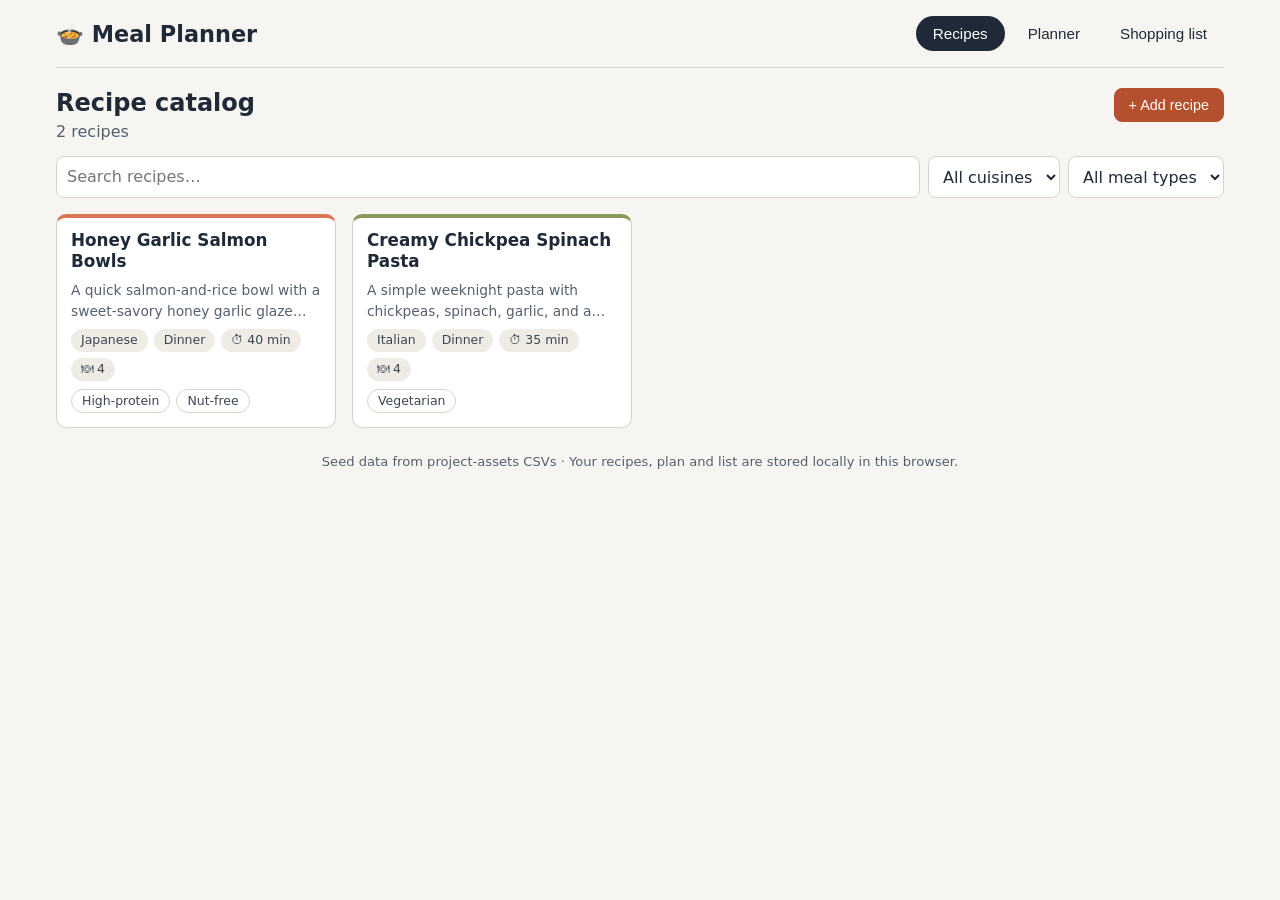
==== v3/index.html @ e0cd9f8b "Publish v3" ====
<!doctype html>
<html lang="en">
  <head><meta charset="UTF-8"><meta name="viewport" content="width=device-width, initial-scale=1.0"><title>Meal Planner</title>  <script type="module" crossorigin src="./assets/index-Nw8REppY.js"></script>
  <link rel="stylesheet" crossorigin href="./assets/index-BjAttQoU.css">
</head>
  <body><div id="root"></div></body>
</html>
---- v3/assets/index-BjAttQoU.css ----
*{box-sizing:border-box}:root{--bg: #f6f5f2;--surface: #ffffff;--text: #1f2937;--muted: #55606e;--border: #d7d3cb;--primary: #b5502f;--primary-text: #ffffff;--accent: #d97757;--danger: #a33227;--radius: 10px}body{margin:0;font-family:system-ui,-apple-system,Segoe UI,sans-serif;background:var(--bg);color:var(--text);line-height:1.5}img{max-width:100%;height:auto}h1,h2,h3{line-height:1.25}a{color:#94401f}.app{max-width:1200px;margin:0 auto;padding:0 16px 64px}.app-header{display:flex;align-items:center;justify-content:space-between;flex-wrap:wrap;gap:12px;padding:16px 0;border-bottom:1px solid var(--border);position:sticky;top:0;background:var(--bg);z-index:20}.app-header h1{margin:0;font-size:1.4rem}.tabs{display:flex;gap:6px}.tab{border:1px solid transparent;background:none;padding:8px 16px;border-radius:999px;font-size:.95rem;cursor:pointer;color:var(--text)}.tab:hover{background:#ece9e3}.tab.active{background:var(--text);color:#fff}.app-main{padding-top:20px}.app-footer{text-align:center;padding:24px 0 8px}.muted{color:var(--muted)}.small{font-size:.82rem}.empty-note{padding:24px 0}.btn{border:1px solid var(--border);background:var(--surface);color:var(--text);padding:8px 14px;border-radius:8px;font-size:.9rem;cursor:pointer}.btn:hover{border-color:#a9a49a;background:#faf9f7}.btn.primary{background:var(--primary);border-color:var(--primary);color:var(--primary-text)}.btn.primary:hover{background:#9c4326}.btn.ghost{background:none;border-color:transparent}.btn.icon{padding:3px 8px;line-height:1.2}.btn.danger,.btn.icon.danger{color:var(--danger)}.btn:disabled{opacity:.5;cursor:default}.btn-row{display:flex;gap:8px;flex-wrap:wrap}.panel{background:var(--surface);border:1px solid var(--border);border-radius:var(--radius);padding:16px 18px;margin-bottom:16px;border-top:3px solid var(--accent)}fieldset.panel{min-width:0}.panel legend,.panel h3{font-weight:700;margin:0 0 10px}fieldset.panel>legend{padding:0 6px;font-size:1.05rem}.catalog-header{display:flex;justify-content:space-between;align-items:flex-start;gap:12px;flex-wrap:wrap;margin-bottom:12px}.catalog-header h2{margin:0}.catalog-header p{margin:2px 0 0}.filters{display:flex;gap:8px;flex-wrap:wrap;margin-bottom:16px}.filters input[type=search]{flex:1 1 220px}input,select,textarea{font:inherit;color:var(--text);background:var(--surface);border:1px solid var(--border);border-radius:8px;padding:8px 10px}input:focus,select:focus,textarea:focus,.btn:focus-visible,.tab:focus-visible,.recipe-card:focus-visible,.empty-slot:focus-visible{outline:3px solid #6b7f9e;outline-offset:1px}.recipe-grid{list-style:none;margin:0;padding:0;display:grid;gap:16px;grid-template-columns:repeat(auto-fill,minmax(240px,1fr))}.recipe-card{width:100%;text-align:left;cursor:pointer;background:var(--surface);border:1px solid var(--border);border-radius:var(--radius);overflow:hidden;border-top:4px solid var(--accent);padding:0;font:inherit;color:inherit;display:flex;flex-direction:column;height:100%}.recipe-card:hover{box-shadow:0 4px 14px #0000001a;transform:translateY(-2px)}.thumb-wrap{aspect-ratio:16 / 10;overflow:hidden;background:#e8e5df}.thumb-wrap img{width:100%;height:100%;object-fit:cover}.card-body{padding:12px 14px 14px;display:flex;flex-direction:column;gap:8px}.card-body h3{margin:0;font-size:1.05rem}.card-desc{margin:0;font-size:.86rem;display:-webkit-box;-webkit-line-clamp:2;-webkit-box-orient:vertical;overflow:hidden}.card-meta{display:flex;flex-wrap:wrap;gap:6px}.chip{display:inline-flex;align-items:center;gap:4px;background:#efece6;border-radius:999px;padding:2px 10px;font-size:.78rem;color:#3d4654}.chip.soft{background:transparent;border:1px solid var(--border)}.badge-user{align-self:flex-start;background:#2e5d4b;color:#fff;border-radius:999px;padding:2px 10px;font-size:.72rem}.pantry-chip{text-transform:capitalize}.chip-x{border:none;background:none;cursor:pointer;color:var(--danger);font-size:.8rem;padding:0 2px}.back-btn{margin-bottom:12px}.detail-hero{display:grid;grid-template-columns:minmax(0,2fr) minmax(0,3fr);gap:20px;margin-bottom:16px}.detail-img{width:100%;aspect-ratio:4/3;object-fit:cover;border-radius:var(--radius);border-top:4px solid var(--accent)}.detail-hero-body h2{margin:0 0 4px}.detail-actions{display:flex;gap:8px;flex-wrap:wrap;margin-top:12px;align-items:flex-start}.stat-row{display:flex;gap:18px;flex-wrap:wrap;margin:12px 0}.stat-row div{display:flex;flex-direction:column}.stat-row dt{font-size:.75rem;text-transform:uppercase;letter-spacing:.04em;color:var(--muted)}.stat-row dd{margin:0;font-weight:600}.detail-columns{display:grid;grid-template-columns:1fr 1fr;gap:16px;align-items:start}.ing-section h4{margin:12px 0 4px;color:var(--muted);text-transform:uppercase;font-size:.75rem;letter-spacing:.05em}.ing-section ul{list-style:none;margin:0;padding:0}.ing-section li{display:flex;gap:10px;align-items:baseline;padding:5px 0;border-bottom:1px dashed #e6e2da}.ing-qty{font-weight:600;min-width:70px}.steps{padding-left:22px;margin:0}.steps li{margin-bottom:12px}.steps p{margin:0 0 4px}.nutrition-panel{background:#f3f1ea}.options-menu{position:relative}.options-dropdown{position:absolute;z-index:30;right:0;top:calc(100% + 6px);background:var(--surface);border:1px solid var(--border);border-radius:var(--radius);box-shadow:0 8px 24px #00000024;padding:8px;min-width:260px;display:flex;flex-direction:column;gap:4px}.options-dropdown label{display:flex;gap:8px;align-items:center;padding:7px 8px;border-radius:6px;cursor:pointer;font-size:.9rem}.options-dropdown label:hover{background:#f2efe9}.options-divider{border-top:1px solid var(--border);margin:6px 2px}.segmented{display:inline-flex;border:1px solid var(--border);border-radius:8px;overflow:hidden}.segmented button{border:none;background:var(--surface);padding:8px 12px;cursor:pointer;font:inherit;font-size:.85rem;color:var(--text)}.segmented button.active{background:var(--text);color:#fff}.recipe-form .panel{margin-bottom:20px}.form-grid{display:grid;grid-template-columns:1fr 1fr;gap:12px 16px}.form-grid label,.form-grid>div{display:flex;flex-direction:column;gap:4px;font-size:.9rem}.form-grid .span-2{grid-column:span 2}.field-label{font-weight:600;font-size:.9rem}.check{display:flex;align-items:center;gap:8px;cursor:pointer;font-size:.9rem}.check-grid{display:grid;grid-template-columns:repeat(auto-fill,minmax(150px,1fr));gap:4px 12px}.number-stepper{display:flex;align-items:stretch}.number-stepper button{width:38px;border:1px solid var(--border);background:#efece6;cursor:pointer;font-size:1.1rem}.number-stepper button:first-child{border-radius:8px 0 0 8px}.number-stepper button:last-child{border-radius:0 8px 8px 0}.number-stepper input{border-radius:0;width:70px;text-align:center;border-left:none;border-right:none}.range-labels{display:flex;justify-content:space-between;font-size:.75rem;color:var(--muted)}.color-row{display:flex;gap:8px;align-items:center;flex-wrap:wrap}.swatch{width:30px;height:30px;border-radius:50%;border:1px solid rgb(0 0 0 / .2);cursor:pointer;padding:0}.form-preview-img{width:200px;aspect-ratio:4/3;object-fit:cover;border-radius:8px;border:1px solid var(--border)}.error{color:var(--danger);font-weight:600}.ing-editor-list,.step-editor-list{list-style:none;margin:0 0 12px;padding:0;display:flex;flex-direction:column;gap:8px}.ing-editor-row{display:grid;gap:8px;align-items:center;grid-template-columns:110px minmax(140px,2fr) 80px 90px minmax(100px,1.2fr) auto auto}.row-controls{display:inline-flex;gap:4px}.ing-optional{white-space:nowrap}.step-editor-row{display:grid;grid-template-columns:28px minmax(0,1fr) 130px auto;gap:8px;align-items:start}.step-number{width:28px;height:28px;border-radius:50%;background:var(--text);color:#fff;display:flex;align-items:center;justify-content:center;font-size:.85rem;font-weight:700}.step-timer{display:flex;flex-direction:column;gap:2px;font-size:.78rem;color:var(--muted)}.form-footer{justify-content:flex-end;margin-top:8px}.plan-panel h3{margin-top:0}.plan-fields{margin-bottom:8px}.planner-grid{display:grid;grid-template-columns:90px repeat(7,minmax(110px,1fr));gap:6px}.planner-day-head{font-weight:700;text-align:center;padding:8px 4px;font-size:.85rem;background:var(--surface);border:1px solid var(--border);border-radius:8px}.planner-day-head.today,.planner-cell.today{border-color:var(--primary);box-shadow:inset 0 0 0 1px var(--primary)}.planner-row{display:contents}.planner-slot-col{display:flex;align-items:center;justify-content:center;font-weight:600;font-size:.8rem;color:var(--muted)}.planner-cell{min-height:84px}.empty-slot{width:100%;height:100%;min-height:84px;border:2px dashed var(--border);border-radius:8px;background:transparent;color:#6f6a5e;font-size:1.4rem;cursor:pointer}.empty-slot:hover{border-color:var(--primary);color:var(--primary);background:#faf3ef}.planned-card{background:var(--surface);border:1px solid var(--border);border-left:4px solid var(--accent);border-radius:8px;padding:6px;display:flex;flex-direction:column;gap:4px;height:100%}.planned-card img{width:100%;height:48px;object-fit:cover;border-radius:6px}.planned-info{display:flex;flex-direction:column;font-size:.8rem}.planned-info strong{line-height:1.2}.planned-card .row-controls{justify-content:flex-end}.modal-backdrop{position:fixed;top:0;right:0;bottom:0;left:0;background:#0f141c80;z-index:50;display:flex;align-items:center;justify-content:center;padding:16px}.modal{background:var(--surface);border-radius:var(--radius);max-width:560px;width:100%;max-height:80vh;display:flex;flex-direction:column;padding:16px 18px;box-shadow:0 16px 48px #0000004d}.modal-head{display:flex;justify-content:space-between;align-items:center;gap:8px}.modal-head h3{margin:0;font-size:1rem}.modal-filters{display:flex;gap:10px;align-items:center;margin:10px 0}.modal-filters input[type=search]{flex:1}.picker-list{list-style:none;margin:0;padding:0;overflow-y:auto;display:flex;flex-direction:column;gap:4px}.picker-item{display:flex;align-items:center;gap:10px;width:100%;padding:6px;border:1px solid transparent;border-radius:8px;background:none;cursor:pointer;font:inherit;text-align:left;color:var(--text)}.picker-item:hover{background:#f2efe9;border-color:var(--border)}.picker-item img{width:52px;height:40px;object-fit:cover;border-radius:6px}.pantry-panel{display:flex;flex-direction:column;gap:10px}.pantry-controls{display:flex;gap:8px}.pantry-controls input{flex:1;max-width:320px}.shopping-groups{display:grid;grid-template-columns:repeat(auto-fill,minmax(300px,1fr));gap:16px;align-items:start}.shopping-group h3{border-bottom:2px solid var(--accent);display:inline-block;padding-bottom:2px}.shopping-items{list-style:none;margin:0;padding:0}.shopping-items li{padding:6px 0;border-bottom:1px dashed #e6e2da}.shop-item{align-items:flex-start}.shop-qty{font-weight:600;min-width:64px}.shop-name{flex:1}.shop-item.checked-off .shop-name,.shop-item.checked-off .shop-qty{text-decoration:line-through;color:var(--muted)}.shop-recipes{display:block;margin-left:26px}.toast{position:fixed;bottom:20px;left:50%;transform:translate(-50%);background:var(--text);color:#fff;padding:10px 18px;border-radius:999px;font-size:.9rem;z-index:60;box-shadow:0 6px 20px #00000040;max-width:90vw}@media(max-width:900px){.detail-hero,.detail-columns,.form-grid{grid-template-columns:1fr}.form-grid .span-2{grid-column:span 1}.planner-grid{grid-template-columns:70px repeat(7,minmax(90px,1fr));overflow-x:auto}.ing-editor-row{grid-template-columns:1fr 1fr}}
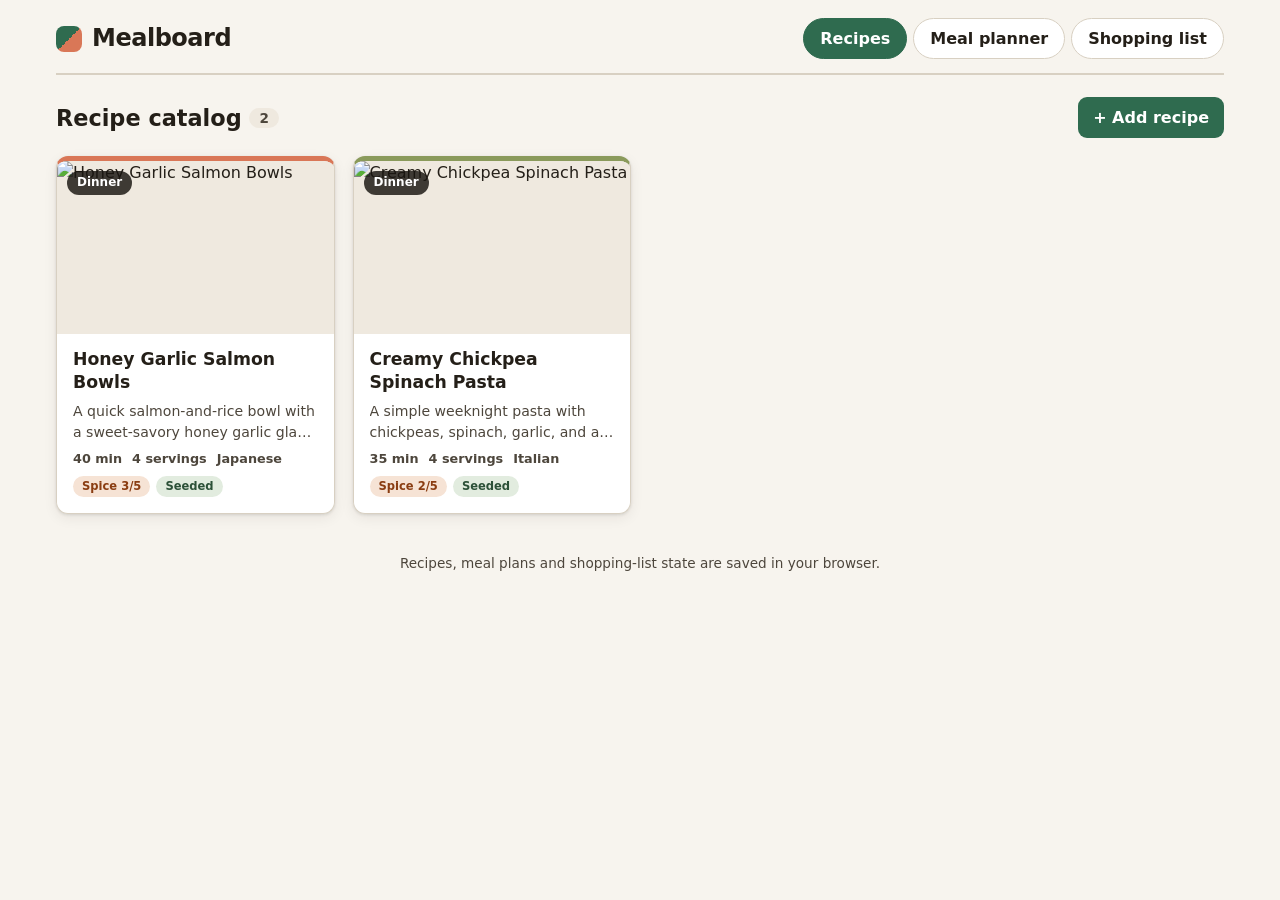
==== commit 68e7869d: "Publish v3" ====
--- a/v3/index.html
+++ b/v3/index.html
@@ -1,7 +1,7 @@
 <!doctype html>
 <html lang="en">
-  <head><meta charset="UTF-8"><meta name="viewport" content="width=device-width, initial-scale=1.0"><title>Meal Planner</title>  <script type="module" crossorigin src="./assets/index-Nw8REppY.js"></script>
-  <link rel="stylesheet" crossorigin href="./assets/index-BjAttQoU.css">
+  <head><meta charset="UTF-8"><meta name="viewport" content="width=device-width, initial-scale=1.0"><title>Website</title>  <script type="module" crossorigin src="./assets/index-CMKCnXAt.js"></script>
+  <link rel="stylesheet" crossorigin href="./assets/index-BacDUw-l.css">
 </head>
   <body><div id="root"></div></body>
 </html>
--- a/v3/assets/index-BacDUw-l.css
+++ b/v3/assets/index-BacDUw-l.css
@@ -0,0 +1 @@
+*{box-sizing:border-box}:root{--bg: #f7f4ee;--surface: #ffffff;--surface-2: #efe9df;--ink: #241f18;--ink-soft: #4d463c;--line: #d8d0c2;--primary: #2f6b4f;--primary-ink: #ffffff;--primary-dark: #245540;--danger: #a03232;--danger-ink: #ffffff;--focus: #1d4ed8;--radius: 12px;--shadow: 0 1px 3px rgba(36, 31, 24, .12), 0 4px 14px rgba(36, 31, 24, .07)}body{margin:0;font-family:system-ui,-apple-system,Segoe UI,sans-serif;background:var(--bg);color:var(--ink);line-height:1.45}img{max-width:100%;height:auto}button{font:inherit}input,select,textarea{font:inherit;color:var(--ink);background:var(--surface);border:1px solid var(--line);border-radius:8px;padding:7px 10px}input:focus-visible,select:focus-visible,textarea:focus-visible,button:focus-visible,[tabindex]:focus-visible,a:focus-visible{outline:3px solid var(--focus);outline-offset:1px}.app{max-width:1200px;margin:0 auto;padding:0 16px 48px}.app-header{display:flex;flex-wrap:wrap;align-items:center;gap:16px;padding:18px 0 14px;border-bottom:2px solid var(--line);position:sticky;top:0;background:var(--bg);z-index:20}.brand{display:flex;align-items:center;gap:10px}.brand h1{font-size:1.5rem;margin:0;letter-spacing:-.02em}.brand-mark{width:26px;height:26px;border-radius:8px;background:linear-gradient(135deg,#2f6b4f 50%,#d97757 50%)}.tabs{display:flex;gap:6px;margin-left:auto;flex-wrap:wrap}.tab{border:1px solid var(--line);background:var(--surface);color:var(--ink);padding:8px 16px;border-radius:999px;cursor:pointer;font-weight:600;display:inline-flex;align-items:center;gap:8px}.tab:hover{background:var(--surface-2)}.tab-active{background:var(--primary);border-color:var(--primary);color:var(--primary-ink)}.tab-active:hover{background:var(--primary-dark)}.tab-badge{background:#fff;color:var(--primary-dark);border-radius:999px;font-size:.75rem;padding:1px 8px;font-weight:700}.tab-active .tab-badge{background:#fff}.app-main{padding-top:22px}.app-footer{margin-top:40px;color:var(--ink-soft);font-size:.85rem;text-align:center}.btn{border-radius:9px;padding:8px 14px;cursor:pointer;font-weight:600;border:1px solid transparent;transition:background .15s}.btn-primary{background:var(--primary);color:var(--primary-ink)}.btn-primary:hover{background:var(--primary-dark)}.btn-secondary{background:var(--surface);border-color:var(--line);color:var(--ink)}.btn-secondary:hover{background:var(--surface-2)}.btn-danger{background:var(--danger);color:var(--danger-ink)}.btn-danger:hover{background:#862626}.btn-small{padding:3px 9px;font-size:.8rem;border-radius:7px;background:var(--surface);border:1px solid var(--line);color:var(--ink);cursor:pointer;font-weight:600}.btn-small:hover:not(:disabled){background:var(--surface-2)}.btn-small.btn-danger{background:var(--surface);color:var(--danger);border-color:var(--danger)}.btn-small.btn-danger:hover:not(:disabled){background:var(--danger);color:var(--danger-ink)}.btn-large{padding:11px 22px;font-size:1rem}.btn:disabled,.btn-small:disabled{opacity:.45;cursor:not-allowed}.catalog-head{display:flex;align-items:center;gap:16px;margin-bottom:18px;flex-wrap:wrap}.catalog-head h2{margin:0;font-size:1.4rem}.catalog-head .btn{margin-left:auto}.count-badge{background:var(--surface-2);color:var(--ink-soft);border-radius:999px;font-size:.85rem;padding:2px 10px;vertical-align:middle}.recipe-grid{display:grid;gap:18px;grid-template-columns:repeat(auto-fill,minmax(250px,1fr))}.recipe-card{background:var(--surface);border:1px solid var(--line);border-top:5px solid var(--accent, var(--primary));border-radius:var(--radius);overflow:hidden;cursor:pointer;box-shadow:var(--shadow);display:flex;flex-direction:column}.recipe-card:hover{transform:translateY(-2px);box-shadow:0 4px 8px #241f1824,0 10px 24px #241f181f}.card-img-wrap{position:relative;aspect-ratio:16/10;overflow:hidden;background:var(--surface-2)}.card-img-wrap img{width:100%;height:100%;object-fit:cover;display:block}.card-meal{position:absolute;top:10px;left:10px;background:#18140fd1;color:#fff;font-size:.75rem;font-weight:700;padding:3px 10px;border-radius:999px}.card-body{padding:14px 16px 16px;display:flex;flex-direction:column;gap:8px;flex:1}.card-body h3{margin:0;font-size:1.08rem;line-height:1.3}.card-desc{margin:0;color:var(--ink-soft);font-size:.88rem;display:-webkit-box;-webkit-line-clamp:2;-webkit-box-orient:vertical;overflow:hidden}.card-meta{display:flex;gap:10px;flex-wrap:wrap;font-size:.8rem;color:var(--ink-soft);font-weight:600}.card-badges{display:flex;gap:6px;flex-wrap:wrap;margin-top:auto}.badge{background:var(--surface-2);color:var(--ink-soft);border-radius:999px;font-size:.72rem;font-weight:700;padding:2px 9px}.badge-spice{background:#f6e3d5;color:#8a3d12}.badge-seed{background:#e2ecdf;color:#2c5138}.badge-user{background:#dde5f5;color:#27406e}.detail-top{display:flex;justify-content:space-between;gap:12px;margin-bottom:16px;flex-wrap:wrap}.detail-actions{display:flex;gap:8px}.detail-hero{display:grid;grid-template-columns:minmax(260px,420px) 1fr;gap:24px;background:var(--surface);border:1px solid var(--line);border-top:6px solid var(--accent, var(--primary));border-radius:var(--radius);padding:20px;box-shadow:var(--shadow)}.detail-img{width:100%;aspect-ratio:4/3;object-fit:cover;border-radius:10px}.detail-info h2{margin:0 0 6px;font-size:1.6rem}.detail-desc{margin:0 0 12px;color:var(--ink-soft)}.chip-row{display:flex;flex-wrap:wrap;gap:6px;margin-bottom:14px}.chip{background:var(--surface-2);border-radius:999px;padding:3px 12px;font-size:.78rem;font-weight:700;color:var(--ink-soft)}.chip-tag{background:#e2ecdf;color:#2c5138}.chip-cat{background:#dde5f5;color:#27406e}.stat-row{display:flex;flex-wrap:wrap;gap:10px;margin-bottom:12px}.stat{background:var(--surface-2);border-radius:10px;padding:8px 14px;display:flex;flex-direction:column;min-width:84px}.stat-label{font-size:.72rem;text-transform:uppercase;letter-spacing:.06em;color:var(--ink-soft);font-weight:700}.stat strong{font-size:1rem}.source-line{color:var(--ink-soft);font-size:.9rem;margin:0 0 12px}.source-line a{color:var(--primary-dark);font-weight:600}.detail-controls{display:flex;gap:12px;flex-wrap:wrap;align-items:flex-start}.detail-columns{display:grid;grid-template-columns:1fr 300px;gap:24px;margin-top:24px;align-items:start}.detail-columns:has(.nutrition-card) .detail-main{min-width:0}.detail-main{display:flex;flex-direction:column;gap:24px;min-width:0}.ingredients-block,.method-block{background:var(--surface);border:1px solid var(--line);border-radius:var(--radius);padding:18px 20px;box-shadow:var(--shadow)}.ingredients-block h3,.method-block h3{margin:0 0 12px;font-size:1.2rem}.ing-section h4{margin:14px 0 6px;font-size:.85rem;text-transform:uppercase;letter-spacing:.07em;color:var(--ink);border-left:4px solid var(--accent, var(--primary));padding-left:8px}.ing-section:first-of-type h4{margin-top:0}.ing-section ul{list-style:none;margin:0;padding:0}.ing-section li{display:flex;gap:8px;align-items:baseline;flex-wrap:wrap;padding:6px 0;border-bottom:1px dashed var(--line)}.ing-section li:last-child{border-bottom:none}.ing-qty{font-weight:700;min-width:70px}.ing-notes{color:var(--ink-soft);font-size:.85rem}.ing-optional,.ing-sub{font-size:.7rem;font-weight:700;border-radius:999px;padding:1px 8px;background:var(--surface-2);color:var(--ink-soft);text-transform:uppercase;letter-spacing:.04em}.ing-sub{background:#f6e3d5;color:#8a3d12}.steps{list-style:none;margin:0;padding:0;counter-reset:step}.steps li{display:flex;gap:12px;padding:10px 0;border-bottom:1px dashed var(--line)}.steps li:last-child{border-bottom:none}.steps p{margin:0}.step-num{flex:0 0 28px;height:28px;border-radius:50%;background:var(--primary-dark);color:#fff;display:inline-flex;align-items:center;justify-content:center;font-weight:700;font-size:.9rem}.step-timer{display:inline-block;margin-top:4px;font-size:.75rem;font-weight:700;background:var(--surface-2);color:var(--ink-soft);border-radius:999px;padding:2px 10px}.nutrition-card{background:var(--surface);border:1px solid var(--line);border-radius:var(--radius);padding:16px 18px;box-shadow:var(--shadow);position:sticky;top:90px}.nutrition-card h3{margin:0 0 10px;font-size:1rem}.nutrition-card dl{margin:0;display:flex;flex-direction:column;gap:6px}.nutrition-card dl>div{display:flex;justify-content:space-between;border-bottom:1px dashed var(--line);padding-bottom:4px}.nutrition-card dt{color:var(--ink-soft);font-weight:600}.nutrition-card dd{margin:0;font-weight:700}.nutrition-note{font-size:.75rem;color:var(--ink-soft);margin:10px 0 0}.options-menu{position:relative}.options-panel{position:absolute;z-index:30;top:calc(100% + 6px);right:0;background:var(--surface);border:1px solid var(--line);border-radius:10px;box-shadow:0 8px 28px #241f182e;padding:8px;min-width:290px}.opt-row{display:flex;align-items:center;gap:9px;padding:7px 8px;border-radius:8px;cursor:pointer;font-size:.9rem}.opt-row:hover{background:var(--surface-2)}.opt-row input{accent-color:var(--primary);width:16px;height:16px}.opt-on{margin-left:auto;font-size:.68rem;font-weight:800;text-transform:uppercase;background:#e2ecdf;color:#2c5138;border-radius:999px;padding:1px 8px;letter-spacing:.05em}.opt-sep{border-top:1px solid var(--line);margin:6px 4px}.opt-group-label{font-size:.72rem;text-transform:uppercase;letter-spacing:.07em;color:var(--ink-soft);font-weight:700;padding:2px 8px 6px}.opt-radio-row{display:flex;gap:0;padding:0 8px 8px}.opt-radio-row .seg:first-child{border-radius:8px 0 0 8px}.opt-radio-row .seg:last-child{border-radius:0 8px 8px 0}.seg{flex:1;border:1px solid var(--line);background:var(--surface);color:var(--ink-soft);padding:7px 10px;cursor:pointer;font-weight:600;font-size:.85rem}.seg+.seg{border-left:none}.seg-active{background:var(--primary);border-color:var(--primary);color:var(--primary-ink);font-weight:700}.seg-active+.seg{border-left-color:var(--primary)}.add-plan{position:relative}.add-plan-panel{position:absolute;z-index:30;top:calc(100% + 6px);left:0;background:var(--surface);border:1px solid var(--line);border-radius:10px;box-shadow:0 8px 28px #241f182e;padding:14px;width:300px;display:flex;flex-direction:column;gap:10px}.add-plan-panel .field{margin:0}.week-chooser{display:flex;gap:6px;align-items:center}.week-chooser select{flex:1}.planner-head{display:flex;align-items:center;gap:16px;flex-wrap:wrap;margin-bottom:4px}.planner-head h2{margin:0;font-size:1.4rem}.week-nav{margin-left:auto;display:flex;gap:8px}.week-label{color:var(--ink-soft);font-weight:600;margin:4px 0 14px}.planner-grid{display:grid;grid-template-columns:90px repeat(7,1fr);gap:6px;background:var(--surface);border:1px solid var(--line);border-radius:var(--radius);padding:12px;box-shadow:var(--shadow);overflow-x:auto}.pg-day{font-weight:700;text-align:center;padding:6px 4px;border-radius:8px;background:var(--surface-2);font-size:.85rem}.pg-today{background:var(--primary);color:var(--primary-ink)}.pg-slotrow{display:contents}.pg-slotname{display:flex;align-items:center;font-weight:700;font-size:.8rem;color:var(--ink-soft);text-transform:uppercase;letter-spacing:.05em}.pg-cell{min-width:110px}.slot-empty{width:100%;height:100%;min-height:64px;border:2px dashed var(--line);background:transparent;border-radius:10px;color:var(--ink-soft);font-size:1.4rem;cursor:pointer}.slot-empty:hover{border-color:var(--primary);color:var(--primary);background:#eef4ef}.slot-filled{background:var(--surface-2);border-left:4px solid var(--accent, var(--primary));border-radius:10px;padding:8px;min-height:64px;display:flex;flex-direction:column;gap:5px}.slot-title{background:none;border:none;padding:0;cursor:pointer;text-align:left;font-weight:700;font-size:.85rem;color:var(--ink);line-height:1.3}.slot-title:hover{color:var(--primary-dark);text-decoration:underline}.slot-time{font-size:.72rem;color:var(--ink-soft);font-weight:600}.slot-actions{display:flex;gap:5px;margin-top:auto;flex-wrap:wrap}.modal-backdrop{position:fixed;top:0;right:0;bottom:0;left:0;background:#18140f8c;display:flex;align-items:center;justify-content:center;z-index:50;padding:16px}.modal{background:var(--surface);border-radius:14px;width:min(520px,100%);max-height:80vh;display:flex;flex-direction:column;padding:16px;box-shadow:0 16px 48px #0000004d}.modal-head{display:flex;justify-content:space-between;align-items:center;margin-bottom:10px}.modal-head h3{margin:0}.picker-search{margin-bottom:10px}.picker-list{overflow-y:auto;display:flex;flex-direction:column;gap:6px}.picker-item{display:flex;gap:10px;align-items:center;background:var(--surface);border:1px solid var(--line);border-radius:10px;padding:8px;cursor:pointer;text-align:left}.picker-item:hover{background:var(--surface-2);border-color:var(--primary)}.picker-item img{width:56px;height:44px;object-fit:cover;border-radius:7px;flex:0 0 auto}.picker-item-info{display:flex;flex-direction:column;gap:2px}.picker-item-info span{font-size:.78rem;color:var(--ink-soft)}.shopping-toolbar{display:flex;align-items:center;gap:16px;flex-wrap:wrap;background:var(--surface);border:1px solid var(--line);border-radius:var(--radius);padding:12px 16px;margin-bottom:18px;box-shadow:var(--shadow)}.progress-note{color:var(--ink-soft);font-weight:600;font-size:.9rem;margin-left:auto}.shopping-groups{display:grid;grid-template-columns:repeat(auto-fill,minmax(320px,1fr));gap:18px;align-items:start}.shopping-group{background:var(--surface);border:1px solid var(--line);border-radius:var(--radius);padding:14px 16px;box-shadow:var(--shadow)}.shopping-group h3{margin:0 0 8px;font-size:.95rem;text-transform:uppercase;letter-spacing:.06em;color:var(--primary-dark);border-bottom:2px solid var(--surface-2);padding-bottom:6px}.shopping-group ul{list-style:none;margin:0;padding:0}.shop-item{display:flex;align-items:center;gap:10px;padding:7px 0;border-bottom:1px dashed var(--line)}.shop-item:last-child{border-bottom:none}.shop-main{display:flex;align-items:center;gap:9px;flex:1;cursor:pointer;min-width:0}.shop-main input{accent-color:var(--primary);width:17px;height:17px;flex:0 0 auto}.shop-name{min-width:0}.shop-name em{color:var(--ink-soft);font-size:.82rem}.shop-item.checked .shop-name{text-decoration:line-through;color:var(--ink-soft)}.shop-item.in-pantry{opacity:.55}.tag-optional{margin-left:6px;font-size:.66rem;font-weight:700;text-transform:uppercase;background:var(--surface-2);color:var(--ink-soft);border-radius:999px;padding:1px 7px}.shop-sources{font-size:.72rem;color:var(--ink-soft);max-width:140px;overflow:hidden;text-overflow:ellipsis;white-space:nowrap;flex:0 0 auto}.recipe-form{max-width:860px;margin:0 auto;display:flex;flex-direction:column;gap:18px}.form-head{display:flex;align-items:center;justify-content:space-between;gap:12px}.form-head h2{margin:0;font-size:1.4rem}.form-section{background:var(--surface);border:1px solid var(--line);border-radius:var(--radius);padding:16px 20px 20px;margin:0;box-shadow:var(--shadow)}.form-section legend{font-weight:800;font-size:1.02rem;padding:0 8px;color:var(--primary-dark)}.field{display:flex;flex-direction:column;gap:5px;margin-bottom:12px;min-width:0}.field label,.group-label{font-weight:600;font-size:.88rem}.field-row{display:grid;grid-template-columns:repeat(auto-fit,minmax(160px,1fr));gap:12px}.hint{font-size:.76rem;color:var(--ink-soft)}.field-error{color:var(--danger);font-size:.85rem;font-weight:600;margin:4px 0 0}.check-chips{display:flex;flex-wrap:wrap;gap:7px}.check-chip{border:1px solid var(--line);border-radius:999px;padding:5px 13px;cursor:pointer;font-size:.85rem;font-weight:600;color:var(--ink-soft);display:inline-flex;align-items:center;gap:7px;background:var(--surface);-webkit-user-select:none;user-select:none}.check-chip input{accent-color:var(--primary)}.check-chip.checked{background:#e2ecdf;border-color:var(--primary);color:#234530}.stepper{display:flex;align-items:stretch;gap:0}.stepper button{width:36px;border:1px solid var(--line);background:var(--surface-2);cursor:pointer;font-size:1.1rem;font-weight:700;color:var(--ink)}.stepper button:first-child{border-radius:8px 0 0 8px}.stepper button:last-child{border-radius:0 8px 8px 0}.stepper input{border-radius:0;border-left:none;border-right:none;width:64px;text-align:center}.range-labels{display:flex;justify-content:space-between;font-size:.75rem;color:var(--ink-soft)}input[type=range]{accent-color:var(--primary);padding:0;border:none}input[type=color]{padding:2px;height:34px;width:44px}.cover-picker{display:flex;gap:10px;flex-wrap:wrap}.cover-choice{width:130px;border:2px solid var(--line);border-radius:10px;overflow:hidden;cursor:pointer;background:var(--surface);padding:0;text-align:center}.cover-choice img{width:100%;height:84px;object-fit:cover;display:block}.cover-choice span{display:block;font-size:.72rem;padding:5px 6px;color:var(--ink-soft);font-weight:600}.cover-active{border-color:var(--primary);box-shadow:0 0 0 2px var(--primary)}.cover-active span{color:var(--primary-dark);font-weight:700}.swatch-row{display:flex;gap:8px;flex-wrap:wrap;align-items:center}.swatch{width:34px;height:34px;border-radius:50%;border:2px solid var(--line);cursor:pointer;padding:0}.swatch-active{border-color:var(--ink);box-shadow:0 0 0 3px #fff inset,0 0 0 2px var(--ink)}.swatch-custom{display:inline-flex;align-items:center;gap:7px;font-size:.85rem;font-weight:600;cursor:pointer}.ing-edit-section{border:1px solid var(--line);border-radius:10px;padding:12px 14px;margin-bottom:12px;background:#fbf9f5}.ing-section-head{display:flex;justify-content:space-between;gap:12px;align-items:flex-end;flex-wrap:wrap;margin-bottom:10px}.ing-section-head label{display:flex;flex-direction:column;gap:4px;font-weight:600;font-size:.85rem;flex:1;min-width:180px}.row-controls{display:flex;gap:5px;align-items:center}.ing-table{width:100%;border-collapse:collapse;margin-bottom:10px}.ing-table th{font-size:.72rem;text-transform:uppercase;letter-spacing:.05em;color:var(--ink-soft);text-align:left;padding:4px 6px}.ing-table td{padding:4px 6px;vertical-align:middle}.ing-table input[type=text],.ing-table input:not([type]),.ing-table input[type=number],.ing-table select{width:100%}.ing-table td:first-child input{min-width:130px}.ing-table .center{text-align:center}.ing-table input[type=checkbox]{accent-color:var(--primary);width:16px;height:16px}.step-editor{list-style:none;margin:0 0 12px;padding:0;display:flex;flex-direction:column;gap:10px}.step-editor li{display:flex;gap:10px;align-items:flex-start}.step-fields{flex:1;display:flex;gap:10px;align-items:flex-start}.step-fields textarea{flex:1}.timer-field{display:flex;flex-direction:column;gap:4px;font-size:.78rem;font-weight:600;color:var(--ink-soft)}.timer-field input{width:84px}.check-line{display:flex;align-items:center;gap:9px;cursor:pointer;font-size:.92rem;margin-bottom:8px}.check-line input{accent-color:var(--primary);width:17px;height:17px}.check-line.inline{margin:0}.opt-grid{display:grid;gap:6px}.opt-grid .check-line.checked{color:var(--primary-dark);font-weight:600}.plan-fields{display:grid;grid-template-columns:repeat(auto-fit,minmax(170px,1fr));gap:12px;background:#fbf9f5;border:1px dashed var(--line);border-radius:10px;padding:12px 14px;margin-top:4px}.form-footer{display:flex;gap:12px;justify-content:flex-end}.empty-note{background:var(--surface);border:1px dashed var(--line);border-radius:var(--radius);padding:28px;text-align:center;color:var(--ink-soft)}@media(max-width:900px){.detail-hero,.detail-columns{grid-template-columns:1fr}.nutrition-card{position:static}.planner-grid{grid-template-columns:70px repeat(7,minmax(110px,1fr))}}@media(max-width:640px){.tabs{margin-left:0;width:100%}.week-nav{margin-left:0}.step-fields{flex-direction:column}}
